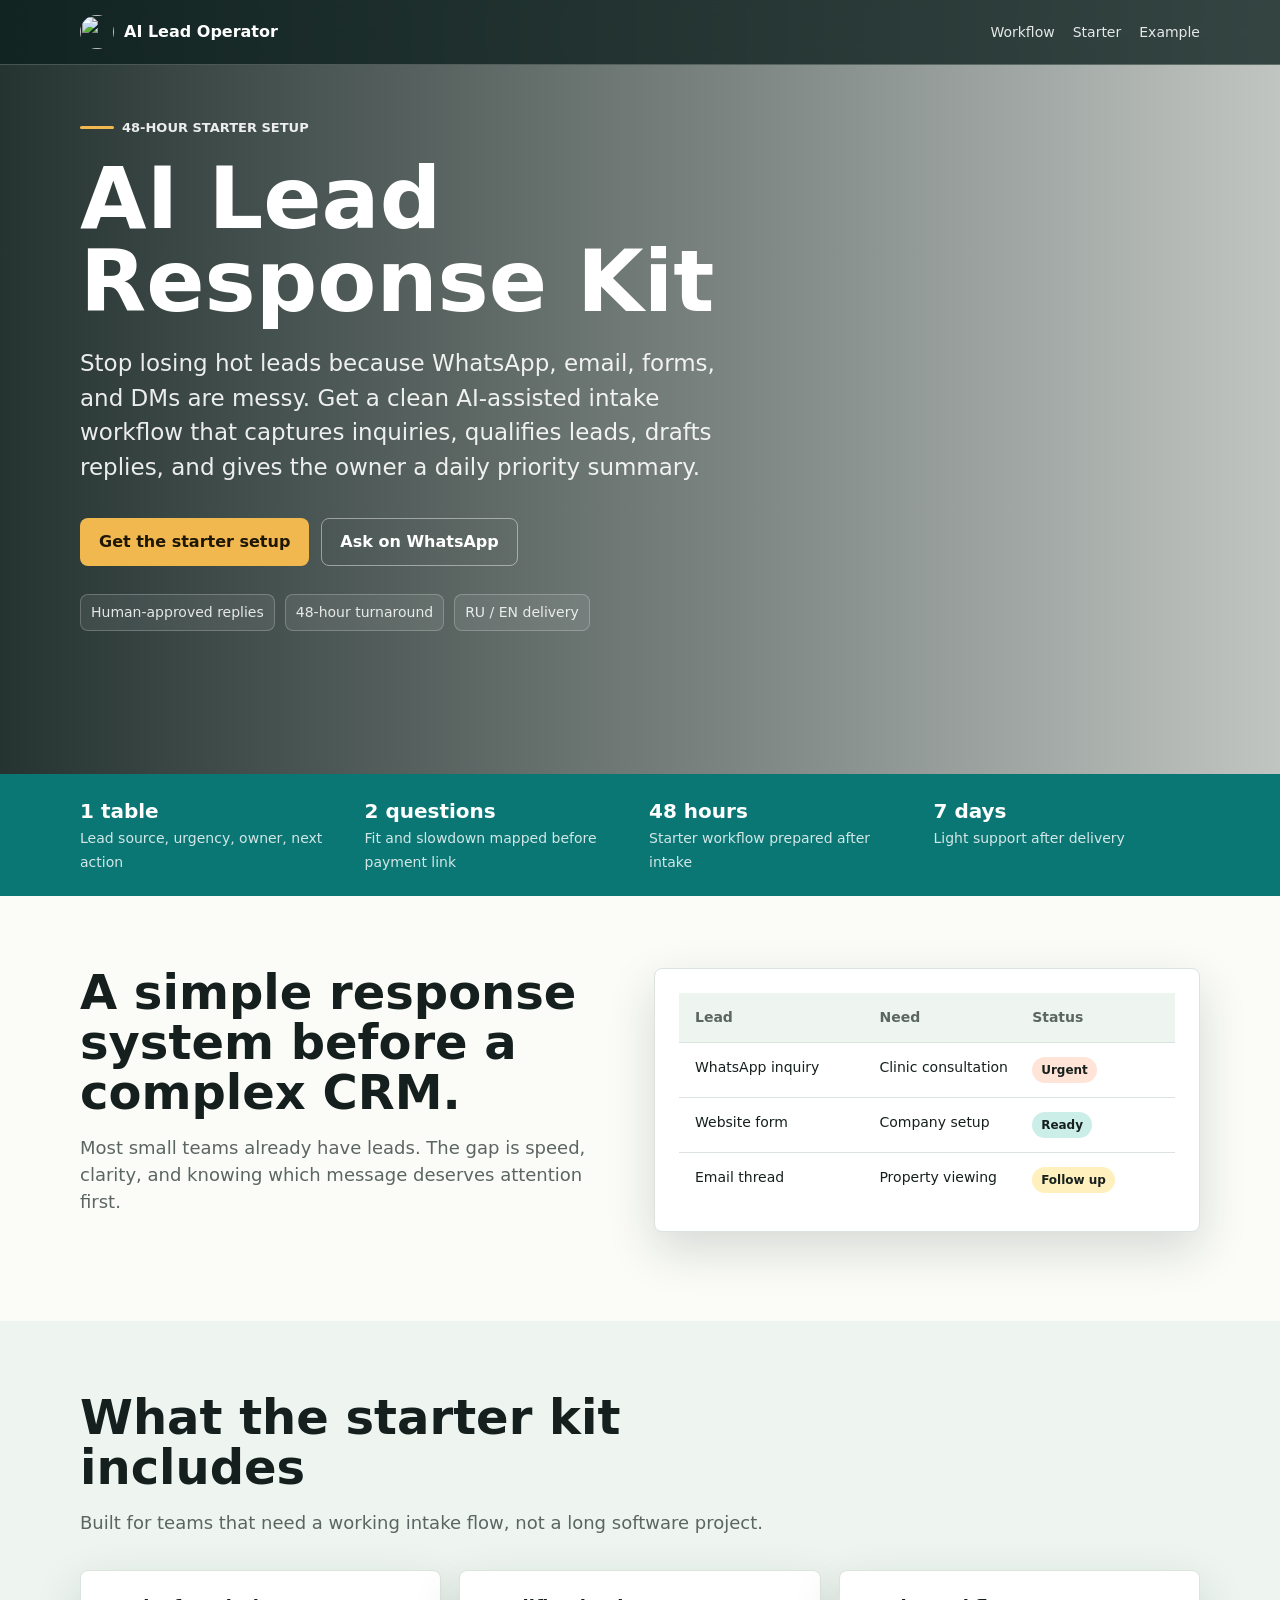
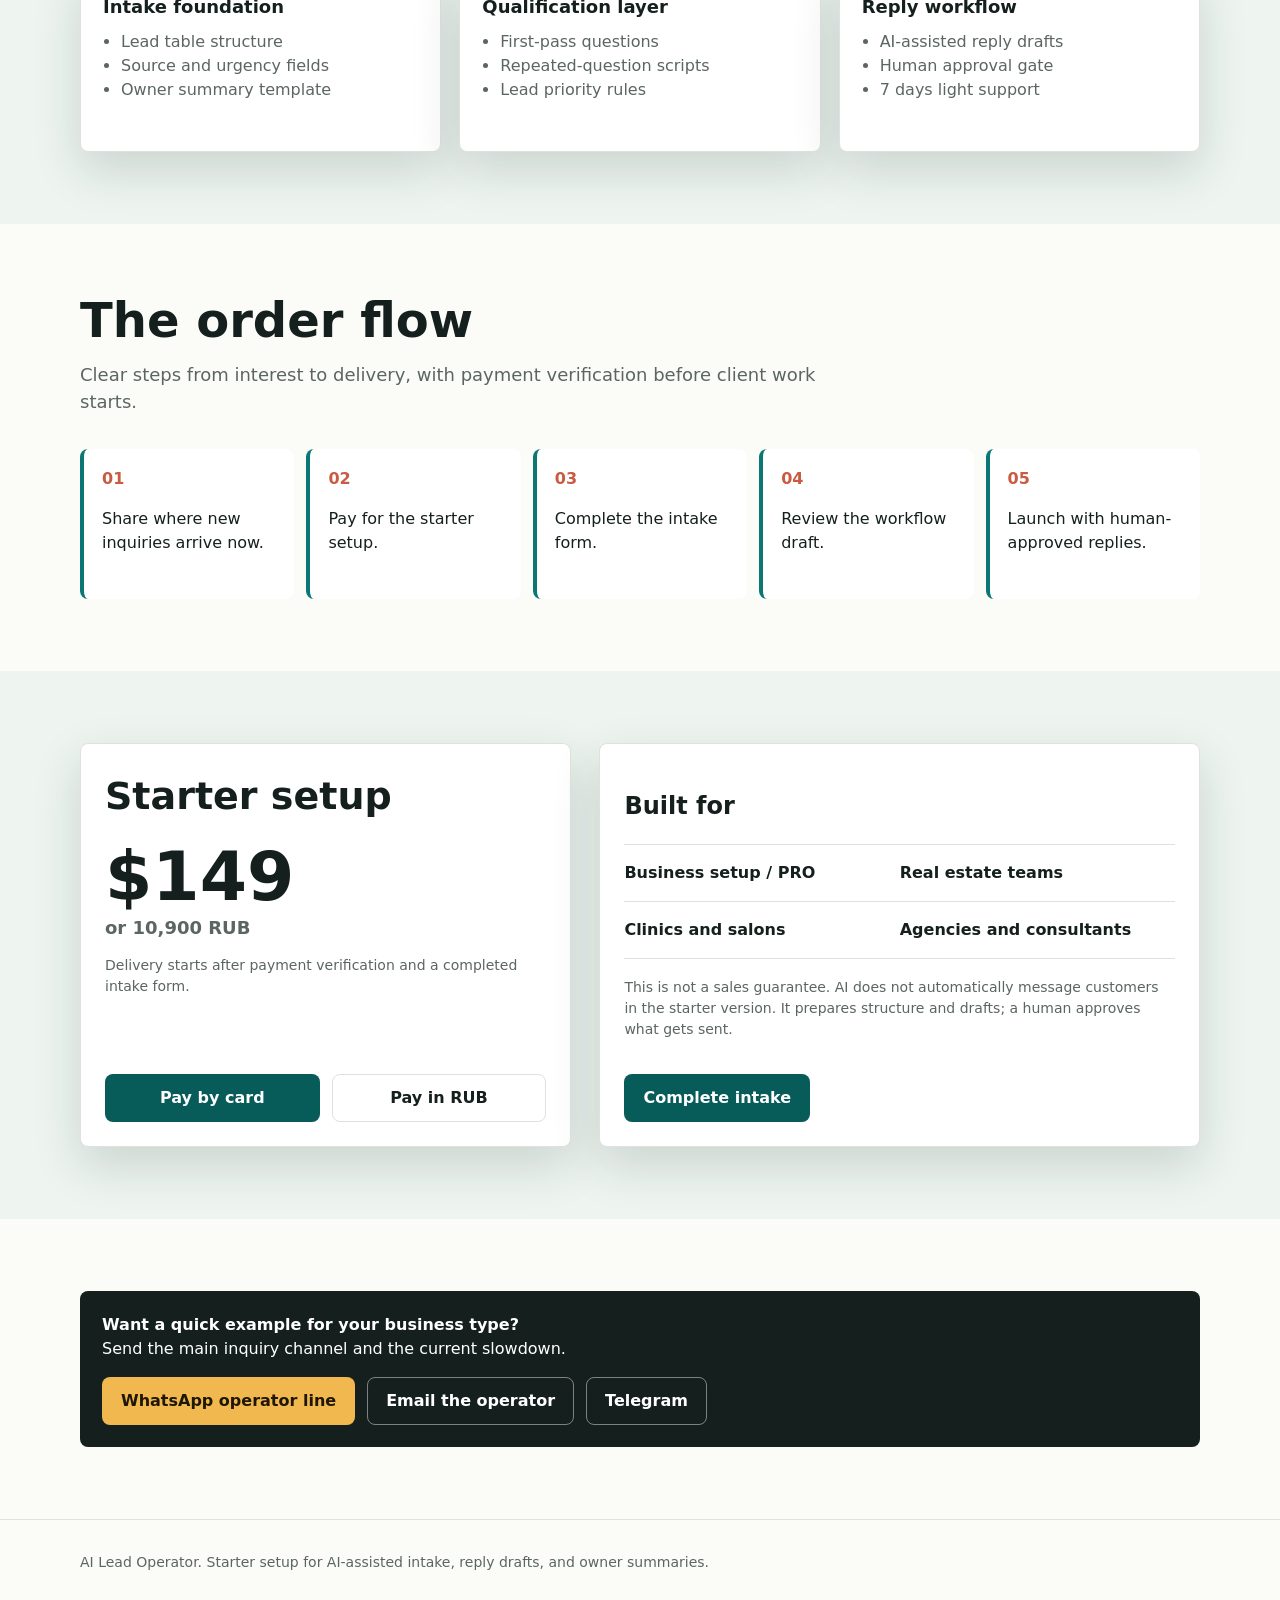
==== index.html @ 100fcb9a "Deploy AI Lead Response Kit landing page" ====
<!doctype html>
<html lang="en">
  <head>
    <meta charset="utf-8" />
    <meta name="viewport" content="width=device-width, initial-scale=1" />
    <title>AI Lead Response Kit</title>
    <meta
      name="description"
      content="A 48-hour AI-assisted lead intake setup for small teams that handle WhatsApp, email, forms, and DMs."
    />
    <link rel="canonical" href="https://leadresponsekit.com/" />
    <style>
      :root {
        color-scheme: light;
        --ink: #15201e;
        --muted: #5b6562;
        --line: #dce3df;
        --paper: #fbfcf8;
        --band: #eef5f1;
        --teal: #0b7775;
        --teal-dark: #075b59;
        --coral: #c85b42;
        --amber: #f0b84f;
        --white: #ffffff;
        --shadow: 0 18px 48px rgba(16, 36, 33, 0.16);
      }

      * {
        box-sizing: border-box;
      }

      html {
        scroll-behavior: smooth;
      }

      body {
        margin: 0;
        background: var(--paper);
        color: var(--ink);
        font-family:
          Inter, ui-sans-serif, system-ui, -apple-system, BlinkMacSystemFont,
          "Segoe UI", sans-serif;
        line-height: 1.5;
      }

      a {
        color: inherit;
      }

      .topbar {
        position: fixed;
        z-index: 10;
        top: 0;
        left: 0;
        right: 0;
        border-bottom: 1px solid rgba(255, 255, 255, 0.22);
        background: rgba(13, 33, 30, 0.78);
        backdrop-filter: blur(14px);
      }

      .nav {
        display: flex;
        align-items: center;
        justify-content: space-between;
        width: min(1120px, calc(100% - 32px));
        min-height: 64px;
        margin: 0 auto;
        gap: 20px;
      }

      .brand {
        display: inline-flex;
        align-items: center;
        gap: 10px;
        color: var(--white);
        font-weight: 750;
        text-decoration: none;
        white-space: nowrap;
      }

      .brand img {
        width: 34px;
        height: 34px;
        border-radius: 50%;
        object-fit: cover;
      }

      .nav-links {
        display: flex;
        align-items: center;
        gap: 18px;
        color: rgba(255, 255, 255, 0.88);
        font-size: 14px;
      }

      .nav-links a {
        text-decoration: none;
      }

      .hero {
        min-height: 86vh;
        padding: 112px 0 72px;
        color: var(--white);
        background:
          linear-gradient(90deg, rgba(7, 23, 21, 0.88), rgba(7, 23, 21, 0.54) 54%, rgba(7, 23, 21, 0.24)),
          url("https://images.unsplash.com/photo-1497366754035-f200968a6e72?auto=format&fit=crop&w=1800&q=82");
        background-position: center;
        background-size: cover;
      }

      .hero-inner,
      .section-inner {
        width: min(1120px, calc(100% - 32px));
        margin: 0 auto;
      }

      .hero-copy {
        max-width: 720px;
      }

      .eyebrow {
        display: inline-flex;
        align-items: center;
        gap: 8px;
        margin-bottom: 20px;
        color: rgba(255, 255, 255, 0.9);
        font-size: 13px;
        font-weight: 720;
        letter-spacing: 0;
        text-transform: uppercase;
      }

      .eyebrow::before {
        display: block;
        width: 34px;
        height: 3px;
        border-radius: 999px;
        background: var(--amber);
        content: "";
      }

      h1 {
        max-width: 12ch;
        margin: 0;
        font-size: clamp(48px, 8vw, 86px);
        line-height: 0.96;
        letter-spacing: 0;
      }

      .hero-text {
        max-width: 650px;
        margin: 24px 0 0;
        color: rgba(255, 255, 255, 0.9);
        font-size: clamp(18px, 2.2vw, 23px);
      }

      .actions {
        display: flex;
        flex-wrap: wrap;
        gap: 12px;
        margin-top: 34px;
      }

      .button {
        display: inline-flex;
        align-items: center;
        justify-content: center;
        min-height: 48px;
        padding: 0 18px;
        border: 1px solid transparent;
        border-radius: 8px;
        font-weight: 760;
        text-decoration: none;
        transition:
          transform 160ms ease,
          background 160ms ease,
          border-color 160ms ease;
      }

      .button:hover {
        transform: translateY(-1px);
      }

      .button.primary {
        background: var(--amber);
        color: #1f1705;
      }

      .button.secondary {
        border-color: rgba(255, 255, 255, 0.44);
        color: var(--white);
      }

      .hero-meta {
        display: flex;
        flex-wrap: wrap;
        gap: 10px;
        margin-top: 28px;
        color: rgba(255, 255, 255, 0.86);
        font-size: 14px;
      }

      .hero-meta span {
        padding: 7px 10px;
        border: 1px solid rgba(255, 255, 255, 0.22);
        border-radius: 8px;
        background: rgba(255, 255, 255, 0.08);
      }

      section {
        padding: 72px 0;
      }

      .proof-band {
        padding: 22px 0;
        background: var(--teal);
        color: var(--white);
      }

      .proof-grid {
        display: grid;
        grid-template-columns: repeat(4, minmax(0, 1fr));
        gap: 18px;
      }

      .proof-item strong {
        display: block;
        font-size: 20px;
      }

      .proof-item span {
        color: rgba(255, 255, 255, 0.82);
        font-size: 14px;
      }

      .section-heading {
        max-width: 760px;
        margin-bottom: 34px;
      }

      .section-heading h2 {
        margin: 0;
        font-size: clamp(32px, 5vw, 48px);
        line-height: 1.04;
        letter-spacing: 0;
      }

      .section-heading p {
        margin: 16px 0 0;
        color: var(--muted);
        font-size: 18px;
      }

      .split {
        display: grid;
        grid-template-columns: 1fr 1fr;
        gap: 28px;
        align-items: start;
      }

      .panel,
      .tile {
        border: 1px solid var(--line);
        border-radius: 8px;
        background: var(--white);
        box-shadow: var(--shadow);
      }

      .panel {
        padding: 24px;
      }

      .lead-table {
        overflow: hidden;
      }

      .lead-row {
        display: grid;
        grid-template-columns: 1.1fr 0.9fr 0.8fr;
        gap: 10px;
        padding: 14px 16px;
        border-bottom: 1px solid var(--line);
        font-size: 14px;
      }

      .lead-row:last-child {
        border-bottom: 0;
      }

      .lead-row.header {
        background: var(--band);
        color: var(--muted);
        font-weight: 740;
      }

      .status {
        display: inline-flex;
        width: fit-content;
        min-height: 26px;
        align-items: center;
        padding: 0 9px;
        border-radius: 999px;
        color: #17201d;
        font-size: 12px;
        font-weight: 780;
      }

      .hot {
        background: #ffe4d7;
      }

      .warm {
        background: #fff0bd;
      }

      .ready {
        background: #cceee9;
      }

      .grid-3 {
        display: grid;
        grid-template-columns: repeat(3, minmax(0, 1fr));
        gap: 18px;
      }

      .tile {
        min-height: 182px;
        padding: 22px;
      }

      .tile b {
        display: block;
        margin-bottom: 10px;
        font-size: 18px;
      }

      .tile p,
      .tile ul {
        margin: 0;
        color: var(--muted);
      }

      .tile ul {
        padding-left: 18px;
      }

      .band {
        background: var(--band);
      }

      .steps {
        display: grid;
        grid-template-columns: repeat(5, minmax(0, 1fr));
        gap: 12px;
      }

      .step {
        min-height: 150px;
        border-left: 4px solid var(--teal);
        padding: 18px;
        border-radius: 8px;
        background: var(--white);
      }

      .step span {
        color: var(--coral);
        font-weight: 820;
      }

      .price-row {
        display: grid;
        grid-template-columns: 0.9fr 1.1fr;
        gap: 28px;
        align-items: stretch;
      }

      .price {
        display: flex;
        min-height: 340px;
        flex-direction: column;
        justify-content: space-between;
      }

      .price h2 {
        margin: 0;
        font-size: 38px;
        letter-spacing: 0;
      }

      .amount {
        margin: 18px 0;
        font-size: clamp(46px, 7vw, 68px);
        font-weight: 850;
        line-height: 1;
      }

      .amount small {
        display: block;
        margin-top: 8px;
        color: var(--muted);
        font-size: 18px;
        font-weight: 700;
      }

      .payment-actions {
        display: grid;
        grid-template-columns: 1fr 1fr;
        gap: 12px;
      }

      .payment-actions .button {
        width: 100%;
      }

      .button.dark {
        background: var(--teal-dark);
        color: var(--white);
      }

      .button.light {
        border-color: var(--line);
        background: var(--white);
        color: var(--ink);
      }

      .fineprint {
        color: var(--muted);
        font-size: 14px;
      }

      .contact-strip {
        display: flex;
        flex-wrap: wrap;
        align-items: center;
        justify-content: space-between;
        gap: 16px;
        padding: 22px;
        border-radius: 8px;
        background: #15201e;
        color: var(--white);
      }

      .niche-list {
        display: grid;
        grid-template-columns: 1fr 1fr;
        gap: 0;
        margin: 18px 0;
        border-top: 1px solid var(--line);
      }

      .niche-item {
        min-height: 56px;
        padding: 16px 0;
        border-bottom: 1px solid var(--line);
        font-weight: 740;
      }

      footer {
        padding: 32px 0;
        border-top: 1px solid var(--line);
        color: var(--muted);
        font-size: 14px;
      }

      @media (max-width: 860px) {
        .nav {
          min-height: 58px;
        }

        .nav-links {
          display: none;
        }

        .hero {
          min-height: 82vh;
          padding-top: 96px;
          background:
            linear-gradient(180deg, rgba(7, 23, 21, 0.9), rgba(7, 23, 21, 0.7) 58%, rgba(7, 23, 21, 0.5)),
            url("https://images.unsplash.com/photo-1497366754035-f200968a6e72?auto=format&fit=crop&w=1100&q=82");
          background-position: center;
        }

        h1 {
          font-size: clamp(44px, 15vw, 64px);
        }

        .split,
        .grid-3,
        .price-row,
        .proof-grid,
        .steps {
          grid-template-columns: 1fr;
        }

        .lead-row {
          grid-template-columns: 1fr;
        }

        .payment-actions {
          grid-template-columns: 1fr;
        }

        section {
          padding: 54px 0;
        }
      }
    </style>
  </head>
  <body>
    <header class="topbar">
      <nav class="nav" aria-label="Main navigation">
        <a class="brand" href="#top">
          <img src="../assets/telegram-avatar-ai-lead-operator.png" alt="" />
          <span>AI Lead Operator</span>
        </a>
        <div class="nav-links">
          <a href="#workflow">Workflow</a>
          <a href="#starter">Starter</a>
          <a href="mailto:k1w11assist@gmail.com?subject=AI%20Lead%20Response%20Kit%20example">Example</a>
        </div>
      </nav>
    </header>

    <main id="top">
      <section class="hero" aria-labelledby="hero-title">
        <div class="hero-inner">
          <div class="hero-copy">
            <div class="eyebrow">48-hour starter setup</div>
            <h1 id="hero-title">AI Lead Response Kit</h1>
            <p class="hero-text">
              Stop losing hot leads because WhatsApp, email, forms, and DMs are messy. Get a clean AI-assisted intake workflow that captures inquiries, qualifies leads, drafts replies, and gives the owner a daily priority summary.
            </p>
            <div class="actions">
          <a class="button primary" href="#starter">Get the starter setup</a>
          <a class="button secondary" href="https://wa.me/66825581041" target="_blank" rel="noopener">Ask on WhatsApp</a>
            </div>
            <div class="hero-meta" aria-label="Service details">
              <span>Human-approved replies</span>
              <span>48-hour turnaround</span>
              <span>RU / EN delivery</span>
            </div>
          </div>
        </div>
      </section>

      <div class="proof-band">
        <div class="section-inner proof-grid" aria-label="Offer highlights">
          <div class="proof-item">
            <strong>1 table</strong>
            <span>Lead source, urgency, owner, next action</span>
          </div>
          <div class="proof-item">
            <strong>2 questions</strong>
            <span>Fit and slowdown mapped before payment link</span>
          </div>
          <div class="proof-item">
            <strong>48 hours</strong>
            <span>Starter workflow prepared after intake</span>
          </div>
          <div class="proof-item">
            <strong>7 days</strong>
            <span>Light support after delivery</span>
          </div>
        </div>
      </div>

      <section aria-labelledby="why-title">
        <div class="section-inner split">
          <div class="section-heading">
            <h2 id="why-title">A simple response system before a complex CRM.</h2>
            <p>
              Most small teams already have leads. The gap is speed, clarity, and knowing which message deserves attention first.
            </p>
          </div>
          <div class="panel lead-table" aria-label="Sample lead intake table">
            <div class="lead-row header">
              <span>Lead</span>
              <span>Need</span>
              <span>Status</span>
            </div>
            <div class="lead-row">
              <span>WhatsApp inquiry</span>
              <span>Clinic consultation</span>
              <span class="status hot">Urgent</span>
            </div>
            <div class="lead-row">
              <span>Website form</span>
              <span>Company setup</span>
              <span class="status ready">Ready</span>
            </div>
            <div class="lead-row">
              <span>Email thread</span>
              <span>Property viewing</span>
              <span class="status warm">Follow up</span>
            </div>
          </div>
        </div>
      </section>

      <section class="band" aria-labelledby="includes-title">
        <div class="section-inner">
          <div class="section-heading">
            <h2 id="includes-title">What the starter kit includes</h2>
            <p>Built for teams that need a working intake flow, not a long software project.</p>
          </div>
          <div class="grid-3">
            <article class="tile">
              <b>Intake foundation</b>
              <ul>
                <li>Lead table structure</li>
                <li>Source and urgency fields</li>
                <li>Owner summary template</li>
              </ul>
            </article>
            <article class="tile">
              <b>Qualification layer</b>
              <ul>
                <li>First-pass questions</li>
                <li>Repeated-question scripts</li>
                <li>Lead priority rules</li>
              </ul>
            </article>
            <article class="tile">
              <b>Reply workflow</b>
              <ul>
                <li>AI-assisted reply drafts</li>
                <li>Human approval gate</li>
                <li>7 days light support</li>
              </ul>
            </article>
          </div>
        </div>
      </section>

      <section id="workflow" aria-labelledby="workflow-title">
        <div class="section-inner">
          <div class="section-heading">
            <h2 id="workflow-title">The order flow</h2>
            <p>Clear steps from interest to delivery, with payment verification before client work starts.</p>
          </div>
          <div class="steps">
            <div class="step">
              <span>01</span>
              <p>Share where new inquiries arrive now.</p>
            </div>
            <div class="step">
              <span>02</span>
              <p>Pay for the starter setup.</p>
            </div>
            <div class="step">
              <span>03</span>
              <p>Complete the intake form.</p>
            </div>
            <div class="step">
              <span>04</span>
              <p>Review the workflow draft.</p>
            </div>
            <div class="step">
              <span>05</span>
              <p>Launch with human-approved replies.</p>
            </div>
          </div>
        </div>
      </section>

      <section id="starter" class="band" aria-labelledby="starter-title">
        <div class="section-inner price-row">
          <div class="panel price">
            <div>
              <h2 id="starter-title">Starter setup</h2>
              <div class="amount">
                $149
                <small>or 10,900 RUB</small>
              </div>
              <p class="fineprint">
                Delivery starts after payment verification and a completed intake form.
              </p>
            </div>
            <div class="payment-actions">
              <a
                class="button dark"
                href="https://buy.polar.sh/polar_cl_fDX19MUsc7lZwuNIAuz5MQEdfQfYAPfIiLidr22T5Q5?product_id=c7b3e9d4-cd72-4487-afa0-8395dbe95d42"
                target="_blank"
                rel="noopener"
              >
                Pay by card
              </a>
              <a class="button light" href="https://yookassa.ru/my/i/aie04KqN8AJI/l" target="_blank" rel="noopener">
                Pay in RUB
              </a>
            </div>
          </div>

          <div class="panel">
            <h2>Built for</h2>
            <div class="niche-list">
              <div class="niche-item">Business setup / PRO</div>
              <div class="niche-item">Real estate teams</div>
              <div class="niche-item">Clinics and salons</div>
              <div class="niche-item">Agencies and consultants</div>
            </div>
            <p class="fineprint">
              This is not a sales guarantee. AI does not automatically message customers in the starter version. It prepares structure and drafts; a human approves what gets sent.
            </p>
            <div class="actions">
              <a
                class="button dark"
                href="https://docs.google.com/forms/d/e/1FAIpQLSevq_GOK8xX2vU4sYnhWtGE2JAshIRVFcpp3JBYM7IN2eAYXA/viewform"
                target="_blank"
                rel="noopener"
              >
                Complete intake
              </a>
            </div>
          </div>
        </div>
      </section>

      <section aria-label="Contact">
        <div class="section-inner contact-strip">
          <div>
            <strong>Want a quick example for your business type?</strong>
            <div>Send the main inquiry channel and the current slowdown.</div>
          </div>
          <div class="actions" style="margin: 0;">
            <a class="button primary" href="https://wa.me/66825581041" target="_blank" rel="noopener">
              WhatsApp operator line
            </a>
            <a class="button secondary" href="mailto:k1w11assist@gmail.com?subject=AI%20Lead%20Response%20Kit%20example">
              Email the operator
            </a>
            <a class="button secondary" href="https://t.me/aileadoperator_dxb" target="_blank" rel="noopener">
              Telegram
            </a>
          </div>
        </div>
      </section>
    </main>

    <footer>
      <div class="section-inner">
        AI Lead Operator. Starter setup for AI-assisted intake, reply drafts, and owner summaries.
      </div>
    </footer>
  </body>
</html>
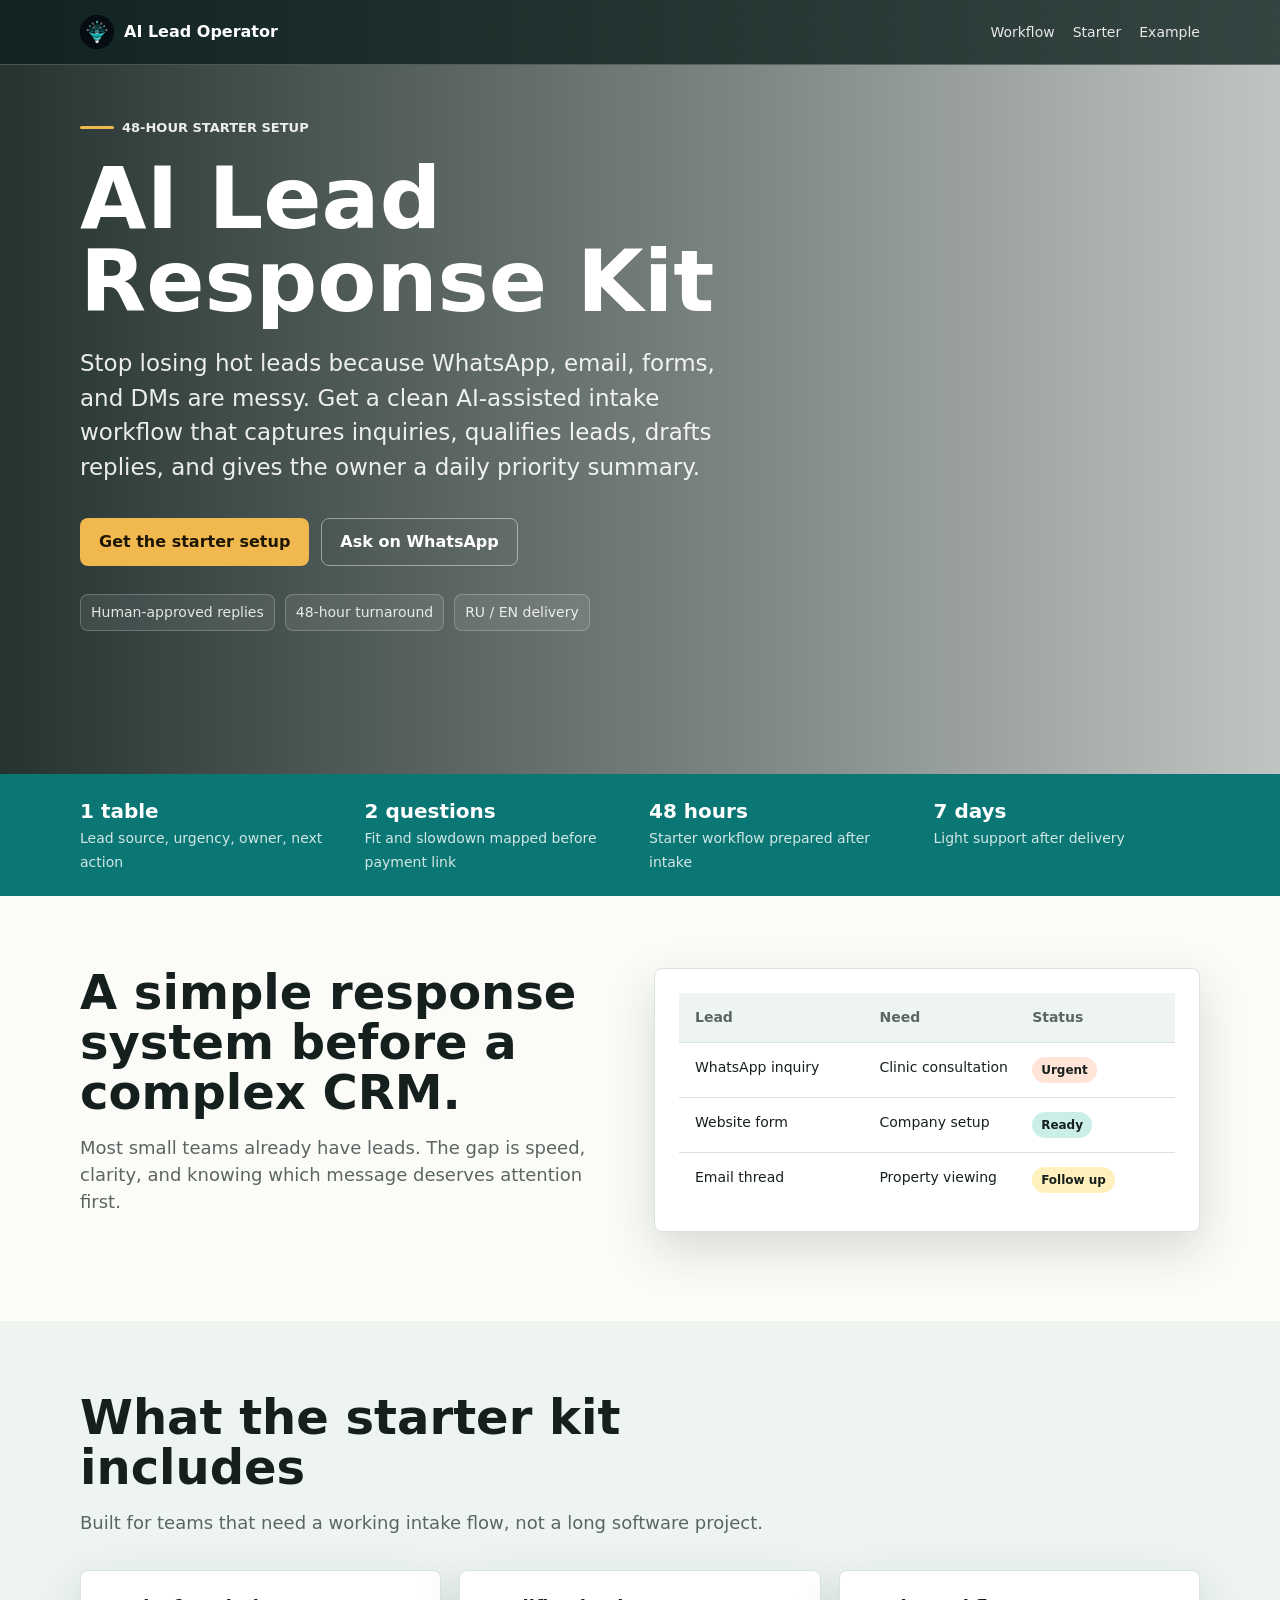
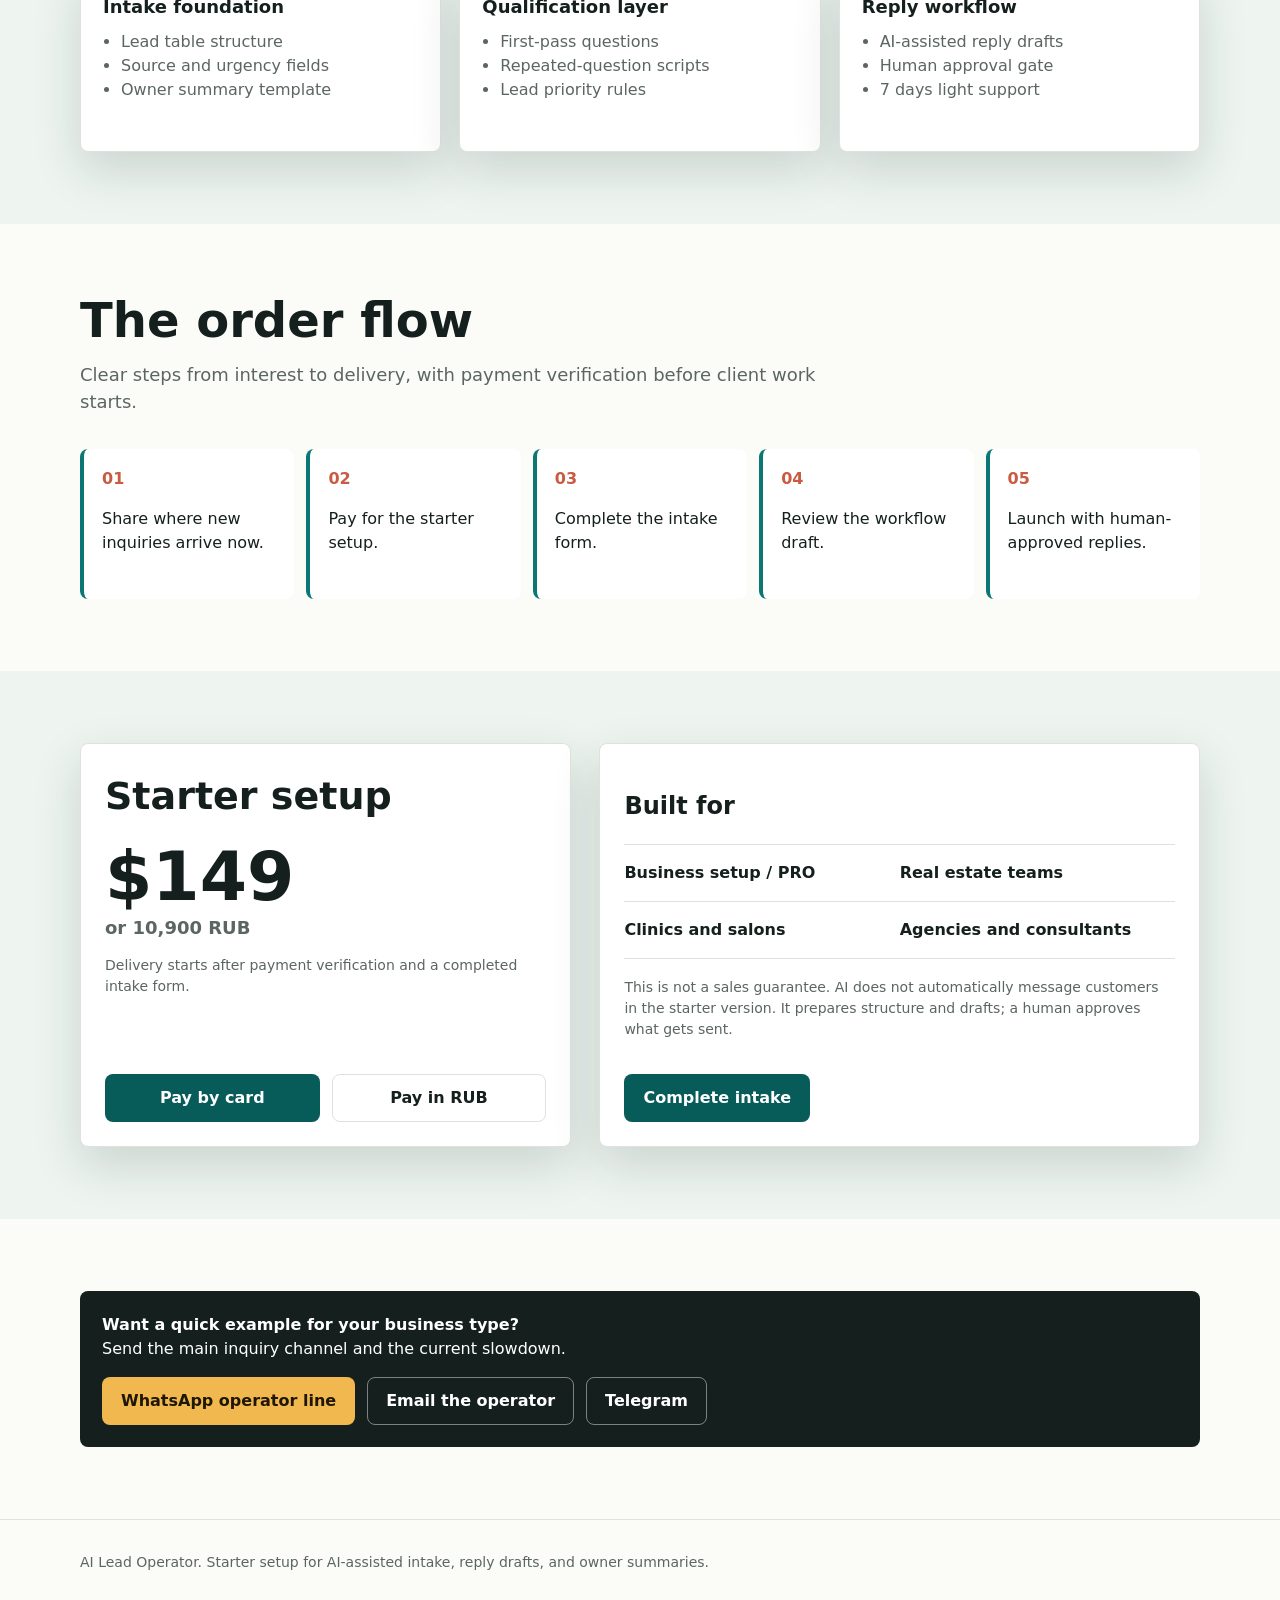
==== commit 1fff5943: "Use branded email and asset on landing page" ====
--- a/index.html
+++ b/index.html
@@ -510,13 +510,13 @@
     <header class="topbar">
       <nav class="nav" aria-label="Main navigation">
         <a class="brand" href="#top">
-          <img src="../assets/telegram-avatar-ai-lead-operator.png" alt="" />
+          <img src="assets/telegram-avatar-ai-lead-operator.png" alt="" />
           <span>AI Lead Operator</span>
         </a>
         <div class="nav-links">
           <a href="#workflow">Workflow</a>
           <a href="#starter">Starter</a>
-          <a href="mailto:k1w11assist@gmail.com?subject=AI%20Lead%20Response%20Kit%20example">Example</a>
+          <a href="mailto:hello@leadresponsekit.com?subject=AI%20Lead%20Response%20Kit%20example">Example</a>
         </div>
       </nav>
     </header>
@@ -726,7 +726,7 @@
             <a class="button primary" href="https://wa.me/66825581041" target="_blank" rel="noopener">
               WhatsApp operator line
             </a>
-            <a class="button secondary" href="mailto:k1w11assist@gmail.com?subject=AI%20Lead%20Response%20Kit%20example">
+            <a class="button secondary" href="mailto:hello@leadresponsekit.com?subject=AI%20Lead%20Response%20Kit%20example">
               Email the operator
             </a>
             <a class="button secondary" href="https://t.me/aileadoperator_dxb" target="_blank" rel="noopener">
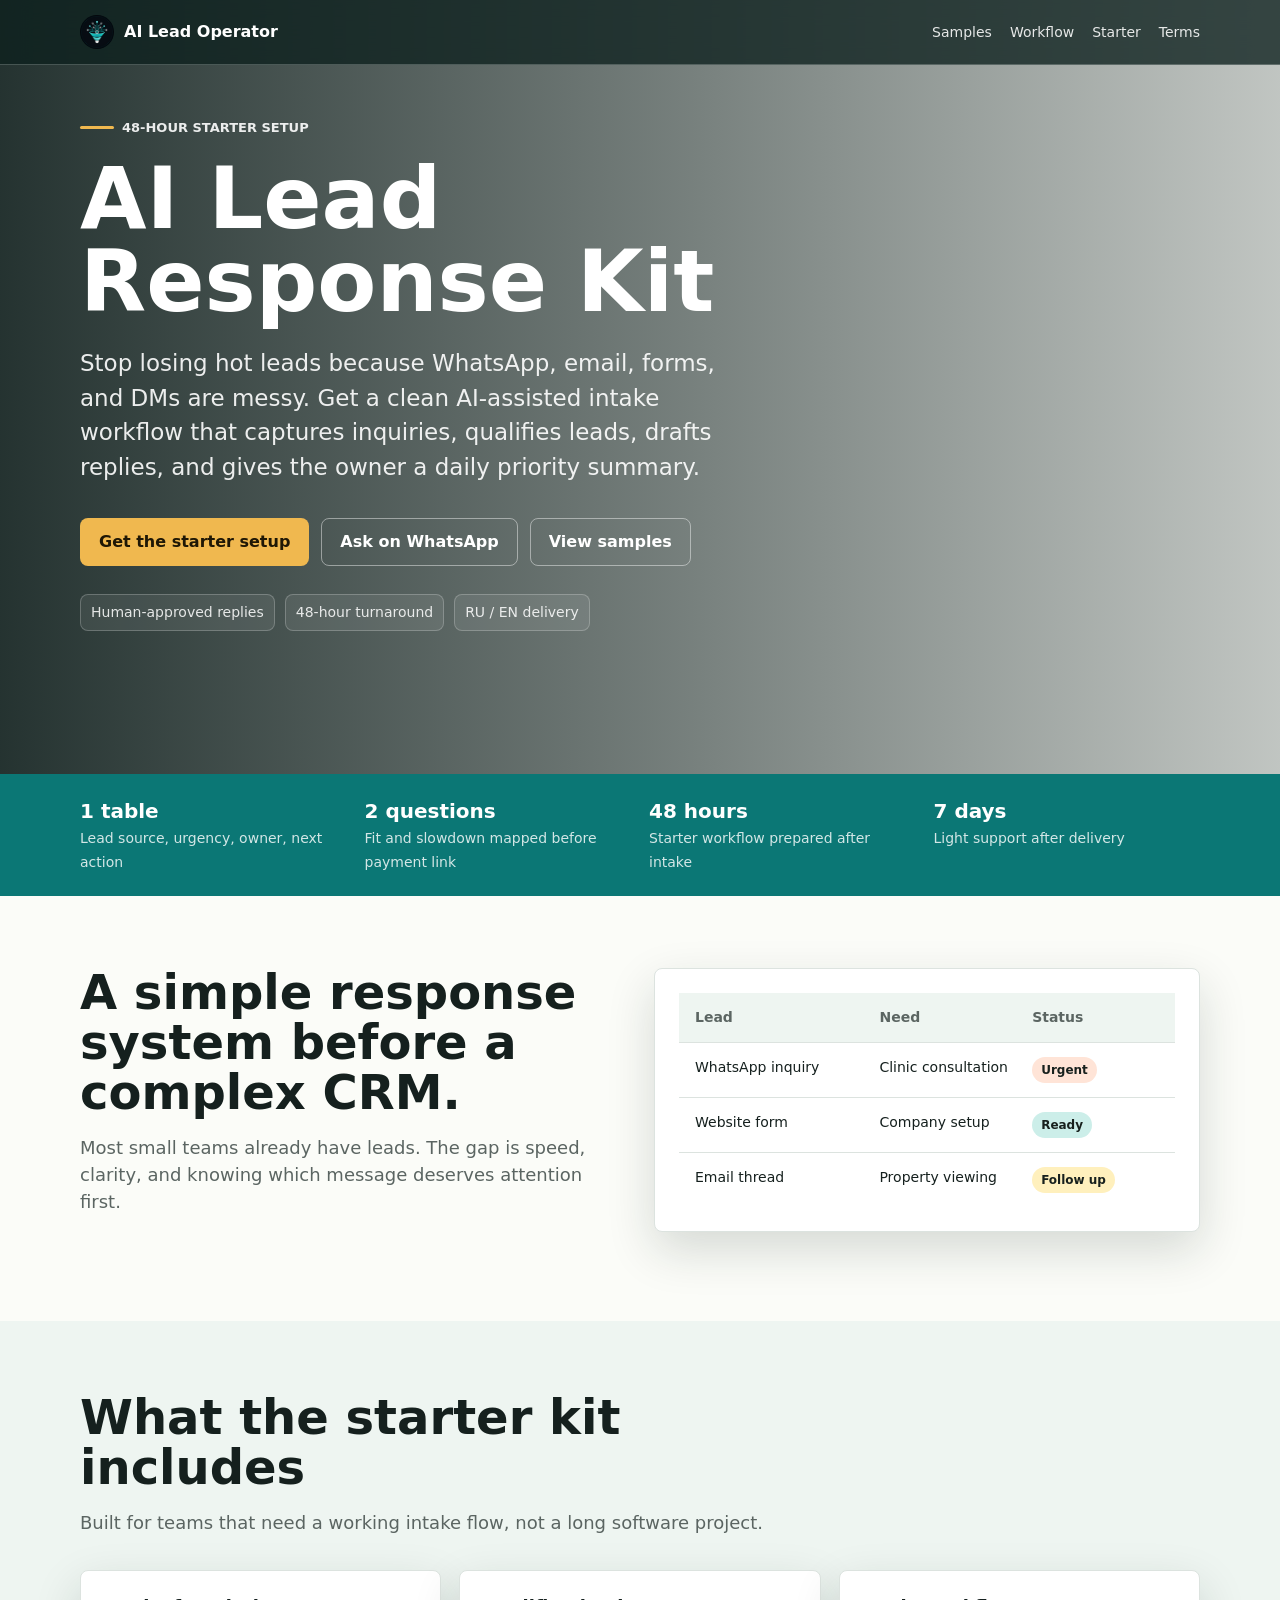
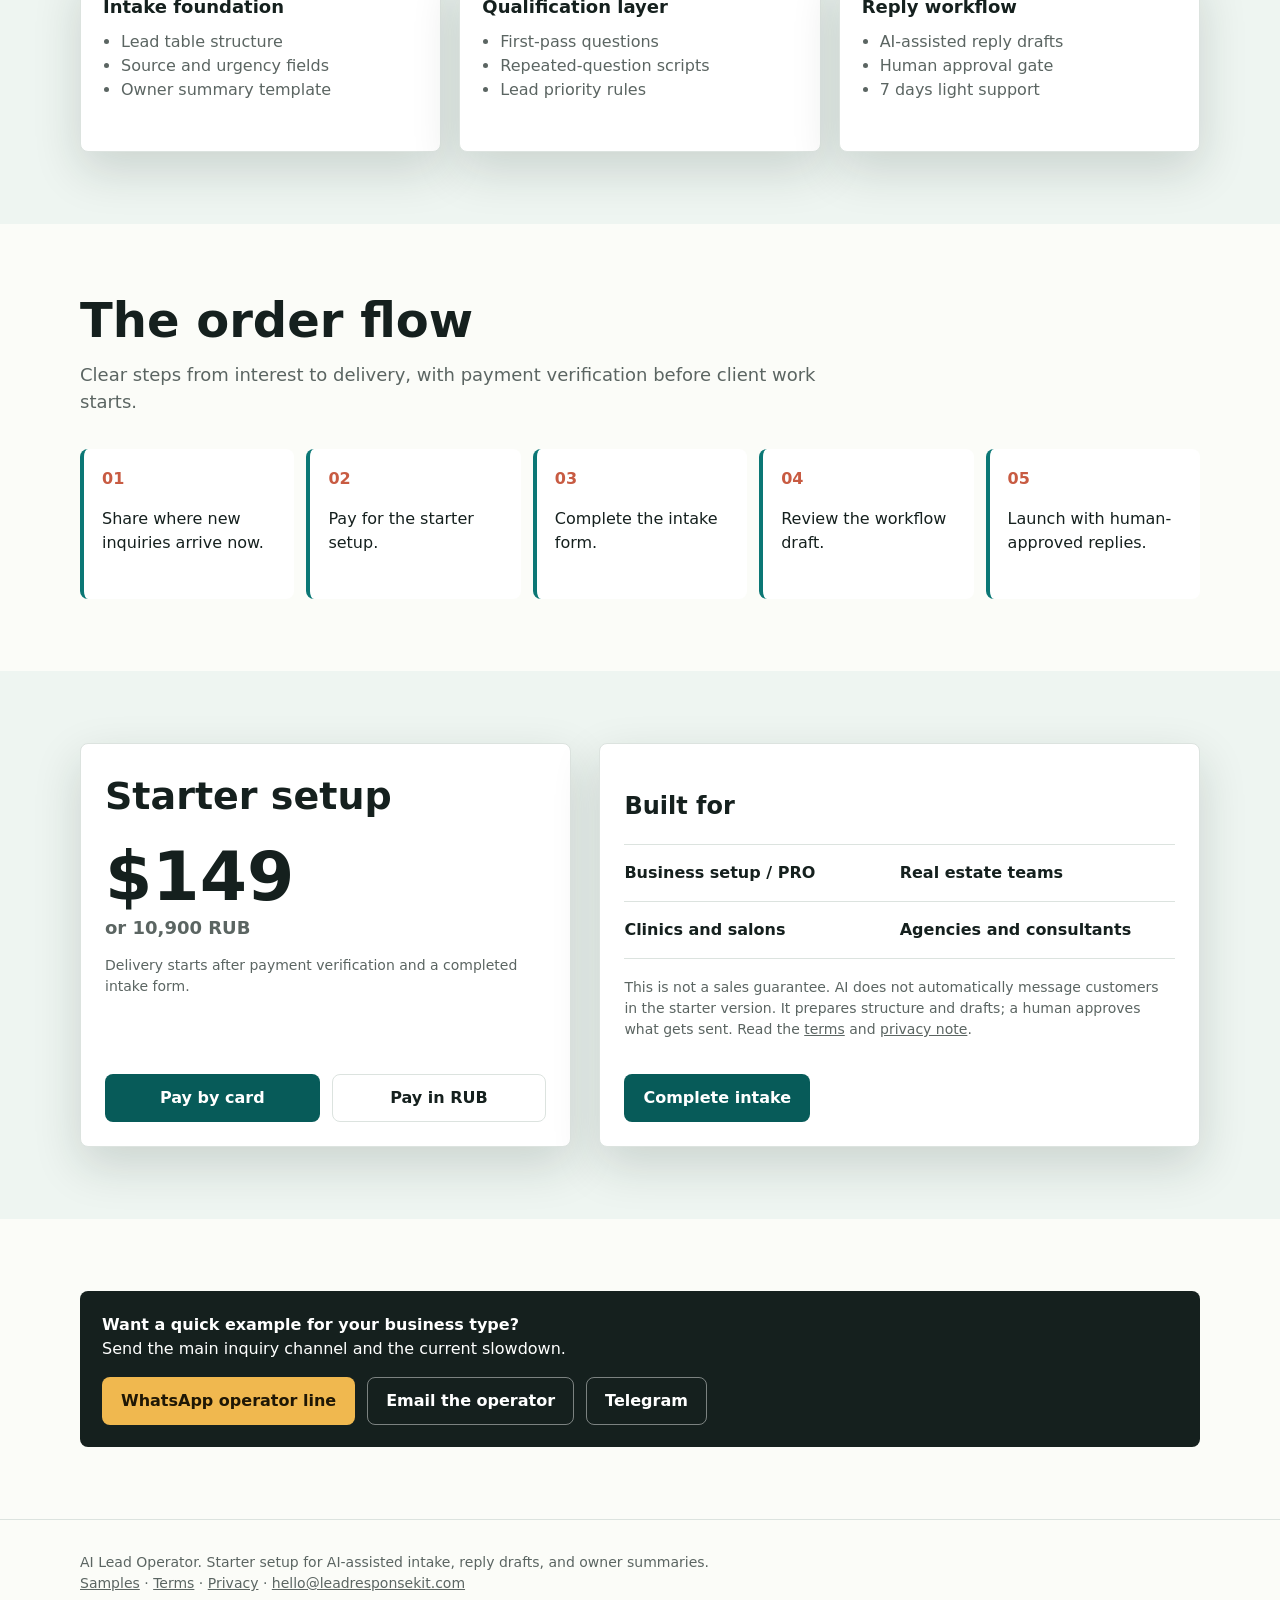
==== commit 51f97897: "Add trust and sample workflow pages" ====
--- a/index.html
+++ b/index.html
@@ -514,9 +514,10 @@
           <span>AI Lead Operator</span>
         </a>
         <div class="nav-links">
+          <a href="samples/">Samples</a>
           <a href="#workflow">Workflow</a>
           <a href="#starter">Starter</a>
-          <a href="mailto:hello@leadresponsekit.com?subject=AI%20Lead%20Response%20Kit%20example">Example</a>
+          <a href="terms.html">Terms</a>
         </div>
       </nav>
     </header>
@@ -533,6 +534,7 @@
             <div class="actions">
           <a class="button primary" href="#starter">Get the starter setup</a>
           <a class="button secondary" href="https://wa.me/66825581041" target="_blank" rel="noopener">Ask on WhatsApp</a>
+          <a class="button secondary" href="samples/">View samples</a>
             </div>
             <div class="hero-meta" aria-label="Service details">
               <span>Human-approved replies</span>
@@ -701,6 +703,7 @@
             </div>
             <p class="fineprint">
               This is not a sales guarantee. AI does not automatically message customers in the starter version. It prepares structure and drafts; a human approves what gets sent.
+              Read the <a href="terms.html">terms</a> and <a href="privacy.html">privacy note</a>.
             </p>
             <div class="actions">
               <a
@@ -740,6 +743,8 @@
     <footer>
       <div class="section-inner">
         AI Lead Operator. Starter setup for AI-assisted intake, reply drafts, and owner summaries.
+        <br />
+        <a href="samples/">Samples</a> · <a href="terms.html">Terms</a> · <a href="privacy.html">Privacy</a> · <a href="mailto:hello@leadresponsekit.com">hello@leadresponsekit.com</a>
       </div>
     </footer>
   </body>
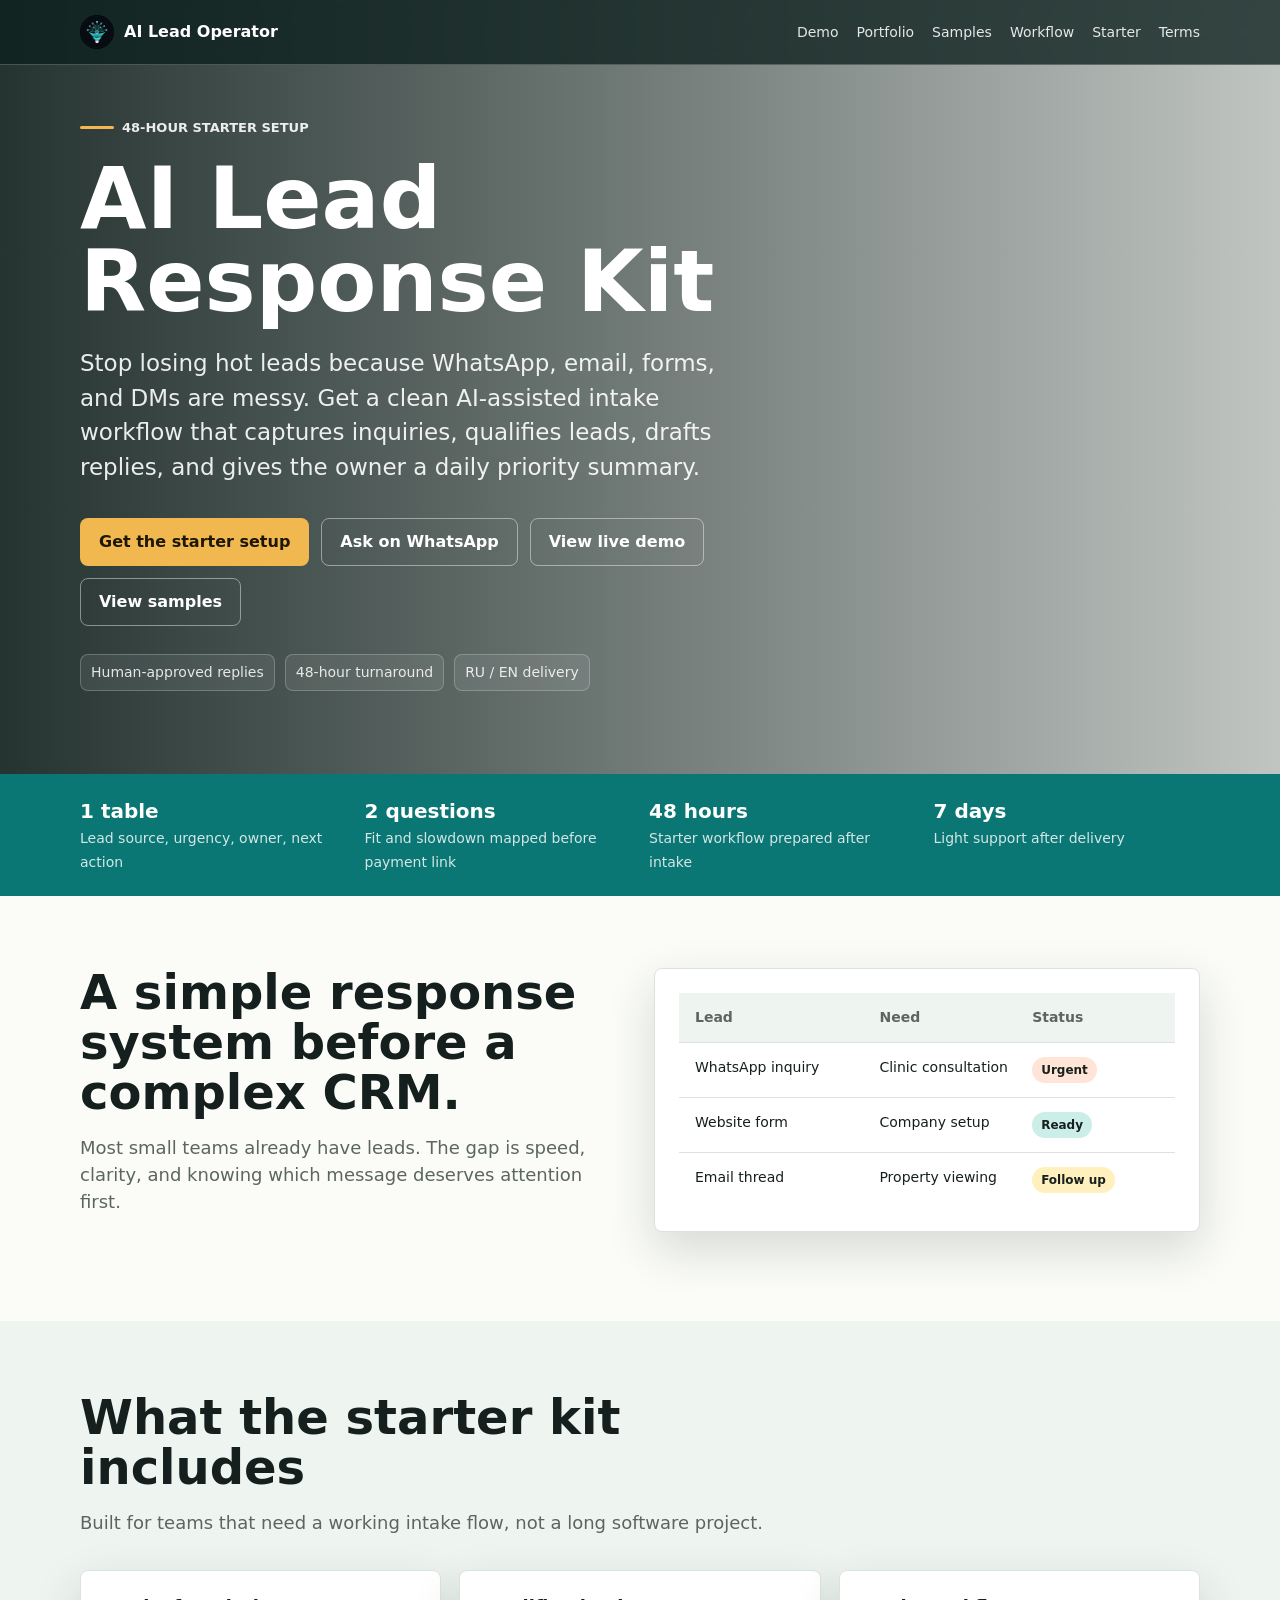
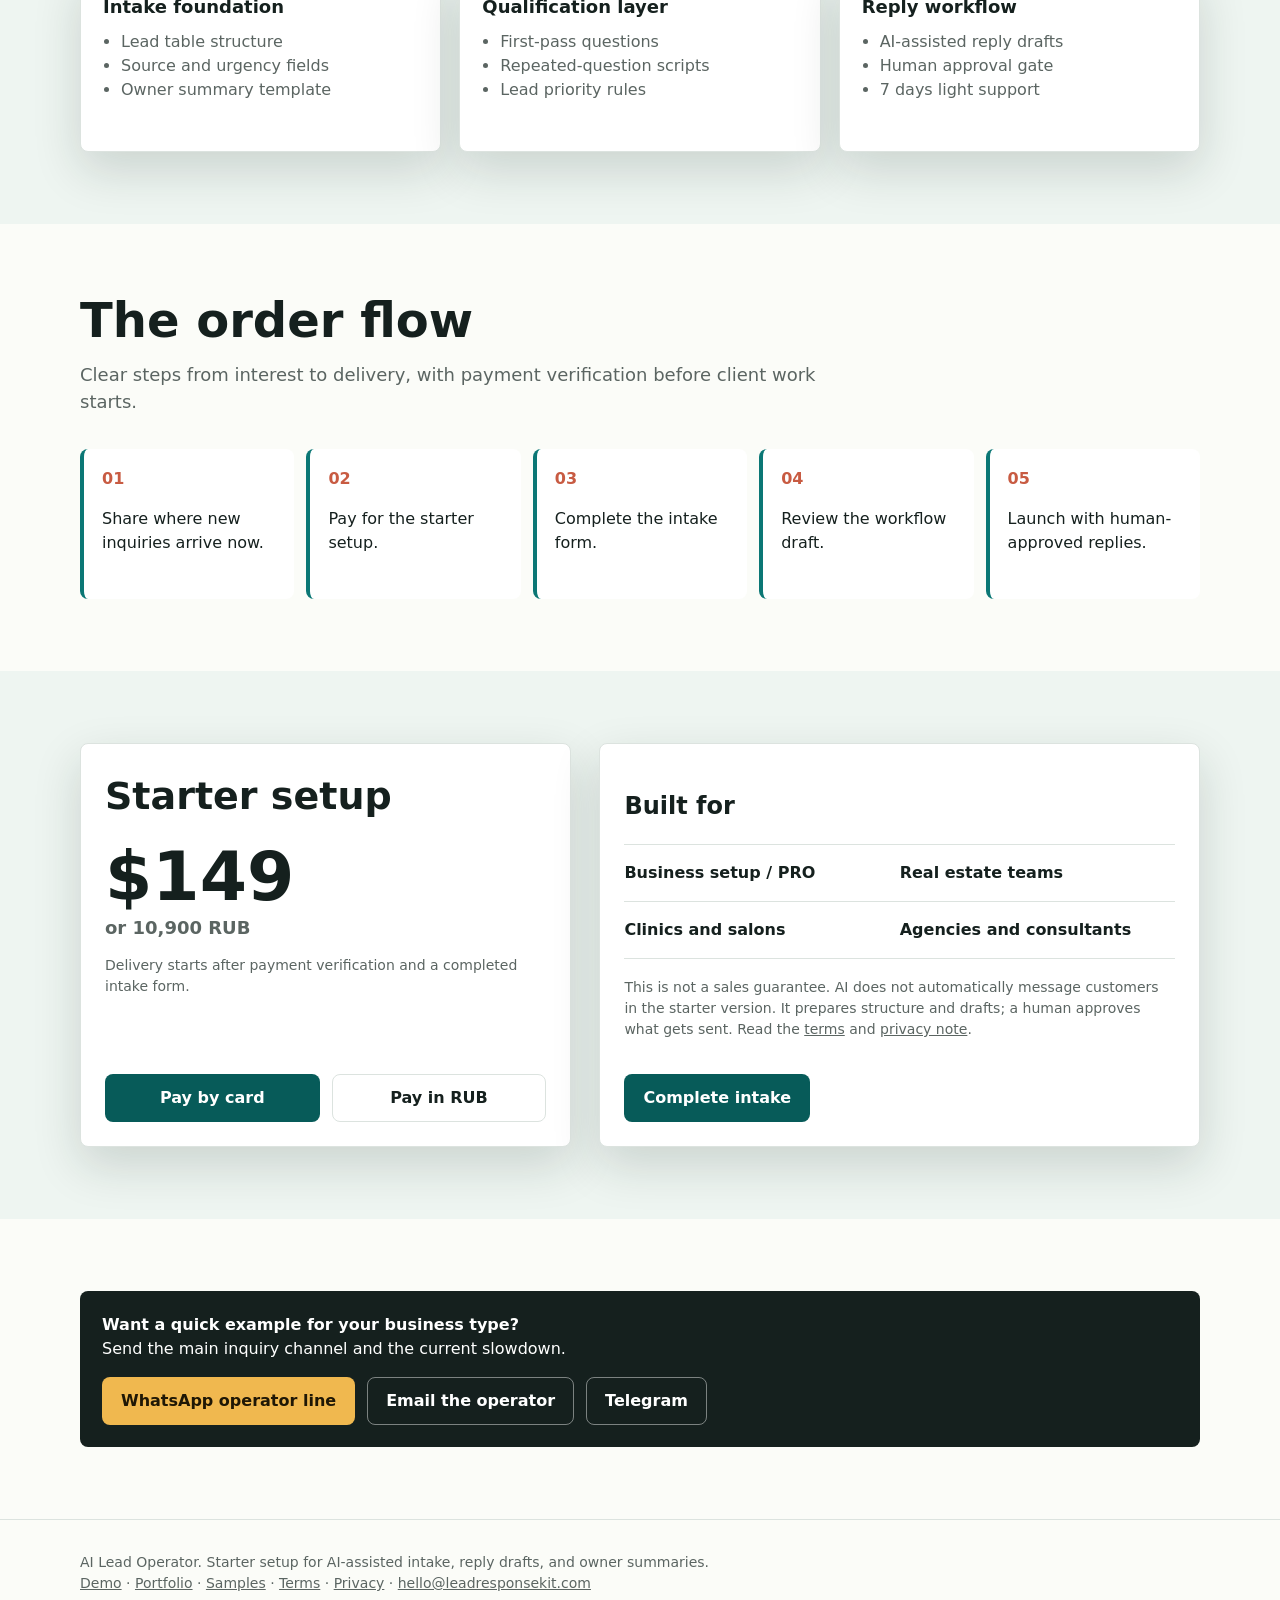
==== commit 021979c4: "Add public demo and portfolio proof pages" ====
--- a/index.html
+++ b/index.html
@@ -514,6 +514,8 @@
           <span>AI Lead Operator</span>
         </a>
         <div class="nav-links">
+          <a href="demo/">Demo</a>
+          <a href="portfolio/">Portfolio</a>
           <a href="samples/">Samples</a>
           <a href="#workflow">Workflow</a>
           <a href="#starter">Starter</a>
@@ -534,6 +536,7 @@
             <div class="actions">
           <a class="button primary" href="#starter">Get the starter setup</a>
           <a class="button secondary" href="https://wa.me/66825581041" target="_blank" rel="noopener">Ask on WhatsApp</a>
+          <a class="button secondary" href="demo/">View live demo</a>
           <a class="button secondary" href="samples/">View samples</a>
             </div>
             <div class="hero-meta" aria-label="Service details">
@@ -744,7 +747,7 @@
       <div class="section-inner">
         AI Lead Operator. Starter setup for AI-assisted intake, reply drafts, and owner summaries.
         <br />
-        <a href="samples/">Samples</a> · <a href="terms.html">Terms</a> · <a href="privacy.html">Privacy</a> · <a href="mailto:hello@leadresponsekit.com">hello@leadresponsekit.com</a>
+        <a href="demo/">Demo</a> · <a href="portfolio/">Portfolio</a> · <a href="samples/">Samples</a> · <a href="terms.html">Terms</a> · <a href="privacy.html">Privacy</a> · <a href="mailto:hello@leadresponsekit.com">hello@leadresponsekit.com</a>
       </div>
     </footer>
   </body>
